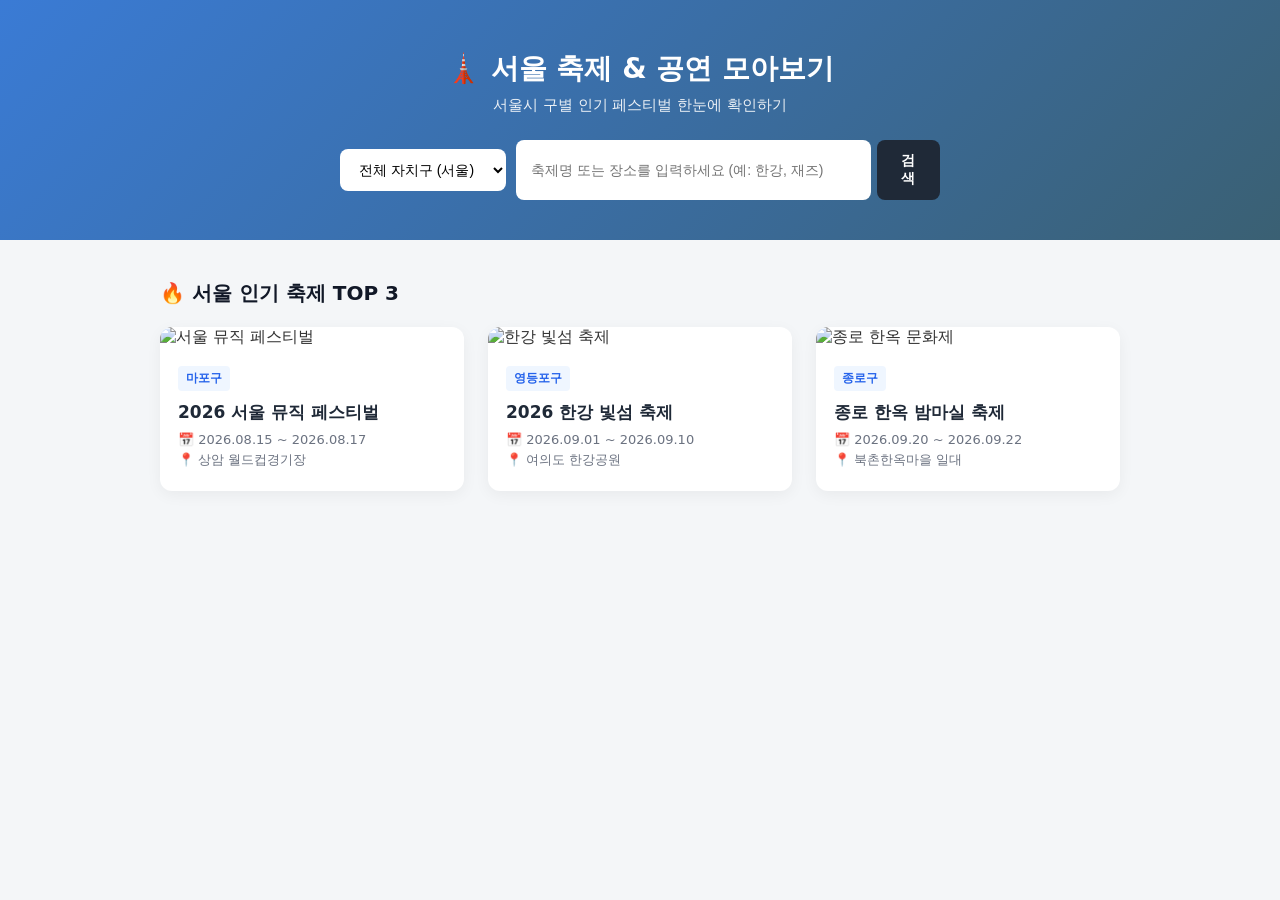
==== frontend/index.html @ 212a5988 "style: 폴더 구조 정돈 및 파일 복구 완료" ====
<!doctype html>
<html lang="ko">
  <head>
    <meta charset="UTF-8" />
    <meta name="viewport" content="width=device-width, initial-scale=1.0" />
    <title>서울 페스티벌 지도 - Project Festival</title>
    <link rel="stylesheet" href="css/style.css" />
  </head>
  <body>
    <header class="header">
      <h1>🗼 서울 축제 & 공연 모아보기</h1>
      <p class="subtitle">서울시 구별 인기 페스티벌 한눈에 확인하기</p>

      <div class="filter-box">
        <select id="gu-select">
          <option value="">전체 자치구 (서울)</option>
          <option value="jongno">종로구</option>
          <option value="mapo">마포구</option>
          <option value="gangnam">강남구</option>
          <option value="songpa">송파구</option>
          <option value="yongsan">용산구</option>
        </select>

        <div class="search-box">
          <input
            type="text"
            placeholder="축제명 또는 장소를 입력하세요 (예: 한강, 재즈)"
          />
          <button type="button">검색</button>
        </div>
      </div>
    </header>

    <main class="container">
      <h2>🔥 서울 인기 축제 TOP 3</h2>

      <div class="card-grid">
        <article class="card">
          <div class="card-image">
            <img
              src="https://via.placeholder.com/300x200?text=Seoul+Music+Festival"
              alt="서울 뮤직 페스티벌"
            />
          </div>
          <div class="card-content">
            <span class="badge">마포구</span>
            <h3>2026 서울 뮤직 페스티벌</h3>
            <p class="date">📅 2026.08.15 ~ 2026.08.17</p>
            <p class="location">📍 상암 월드컵경기장</p>
          </div>
        </article>

        <article class="card">
          <div class="card-image">
            <img
              src="https://via.placeholder.com/300x200?text=Hangang+Festival"
              alt="한강 빛섬 축제"
            />
          </div>
          <div class="card-content">
            <span class="badge">영등포구</span>
            <h3>2026 한강 빛섬 축제</h3>
            <p class="date">📅 2026.09.01 ~ 2026.09.10</p>
            <p class="location">📍 여의도 한강공원</p>
          </div>
        </article>

        <article class="card">
          <div class="card-image">
            <img
              src="https://via.placeholder.com/300x200?text=Jongno+Culture+Fest"
              alt="종로 한옥 문화제"
            />
          </div>
          <div class="card-content">
            <span class="badge">종로구</span>
            <h3>종로 한옥 밤마실 축제</h3>
            <p class="date">📅 2026.09.20 ~ 2026.09.22</p>
            <p class="location">📍 북촌한옥마을 일대</p>
          </div>
        </article>
      </div>
    </main>

    <script src="js/main.js"></script>
  </body>
</html>
---- frontend/css/style.css ----
/* 기본 초기화 */
* {
  margin: 0;
  padding: 0;
  box-sizing: border-box;
}

body {
  font-family:
    "Pretendard",
    -apple-system,
    BlinkMacSystemFont,
    system-ui,
    Roboto,
    sans-serif;
  background-color: #f4f6f8;
  color: #333;
}

/* 상단 헤더 영역 */
.header {
  background: linear-gradient(135deg, #3a7bd5, #3a6073);
  color: white;
  text-align: center;
  padding: 50px 20px 40px;
}

.header h1 {
  font-size: 28px;
  margin-bottom: 8px;
}

.subtitle {
  font-size: 15px;
  opacity: 0.9;
  margin-bottom: 25px;
}

/* 필터 및 검색 레이아웃 */
.filter-box {
  display: flex;
  justify-content: center;
  align-items: center;
  gap: 10px;
  max-width: 600px;
  margin: 0 auto;
  flex-wrap: wrap;
}

.filter-box select {
  padding: 12px 15px;
  border: none;
  border-radius: 8px;
  font-size: 14px;
  background-color: white;
  outline: none;
  cursor: pointer;
}

.search-box {
  display: flex;
  flex: 1;
  min-width: 280px;
  gap: 6px;
}

.search-box input {
  width: 100%;
  padding: 12px 15px;
  border: none;
  border-radius: 8px;
  font-size: 14px;
  outline: none;
}

.search-box button {
  padding: 12px 20px;
  background-color: #1f2937;
  color: white;
  border: none;
  border-radius: 8px;
  cursor: pointer;
  font-size: 14px;
  font-weight: bold;
}

/* 본문 카드리스트 레이아웃 */
.container {
  max-width: 1000px;
  margin: 40px auto;
  padding: 0 20px;
}

.container h2 {
  font-size: 20px;
  margin-bottom: 20px;
  color: #111827;
}

.card-grid {
  display: grid;
  grid-template-columns: repeat(auto-fill, minmax(280px, 1fr));
  gap: 24px;
}

.card {
  background: white;
  border-radius: 12px;
  overflow: hidden;
  box-shadow: 0 4px 15px rgba(0, 0, 0, 0.05);
  transition:
    transform 0.2s ease,
    box-shadow 0.2s ease;
}

.card:hover {
  transform: translateY(-4px);
  box-shadow: 0 8px 20px rgba(0, 0, 0, 0.1);
}

.card-image img {
  width: 100%;
  height: 180px;
  object-fit: cover;
}

.card-content {
  padding: 18px;
}

.badge {
  display: inline-block;
  background-color: #eff6ff;
  color: #2563eb;
  padding: 4px 8px;
  border-radius: 4px;
  font-size: 12px;
  font-weight: 600;
  margin-bottom: 10px;
}

.card-content h3 {
  font-size: 17px;
  margin-bottom: 8px;
  color: #1f2937;
}

.date,
.location {
  font-size: 13px;
  color: #6b7280;
  margin-bottom: 4px;
}
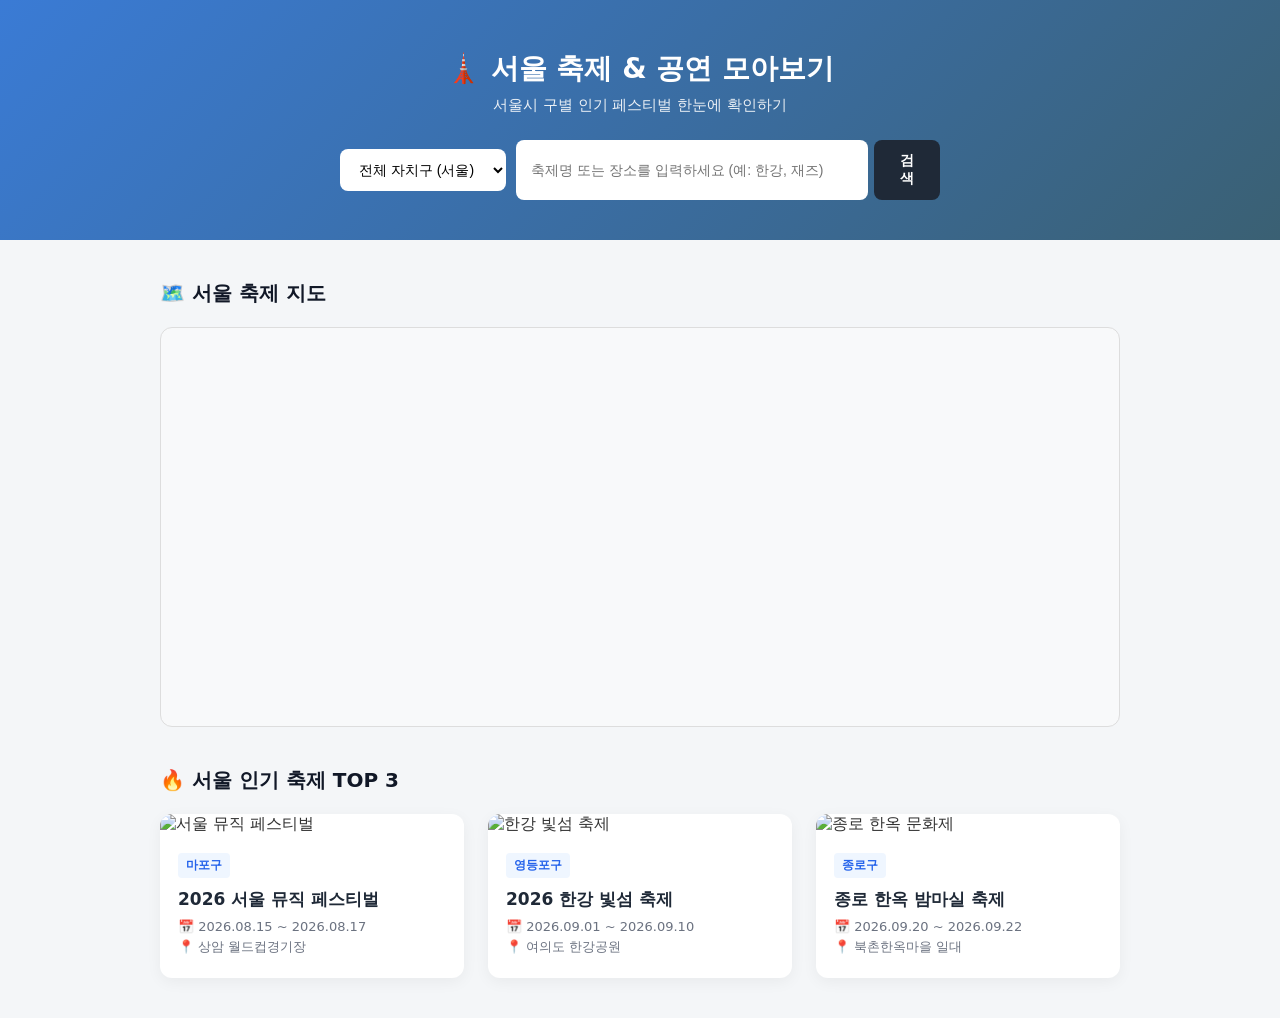
==== commit 64faccef: "feat: 카카오 지도 API 연동 및 활성화 완료" ====
--- a/frontend/index.html
+++ b/frontend/index.html
@@ -26,19 +26,33 @@
             type="text"
             placeholder="축제명 또는 장소를 입력하세요 (예: 한강, 재즈)"
           />
-          <button type="button">검색</button>
+          <button type="button">검 색</button>
         </div>
       </div>
     </header>
 
     <main class="container">
+      <section class="map-section" style="margin-bottom: 40px">
+        <h2>🗺️ 서울 축제 지도</h2>
+        <div
+          id="map"
+          style="
+            width: 100%;
+            height: 400px;
+            border-radius: 12px;
+            border: 1px solid #ddd;
+            background-color: #f8f9fa;
+          "
+        ></div>
+      </section>
+
       <h2>🔥 서울 인기 축제 TOP 3</h2>
 
       <div class="card-grid">
         <article class="card">
           <div class="card-image">
             <img
-              src="https://via.placeholder.com/300x200?text=Seoul+Music+Festival"
+              src="https://images.unsplash.com/photo-1470225620780-dba8ba36b745?w=500&q=80"
               alt="서울 뮤직 페스티벌"
             />
           </div>
@@ -53,7 +67,7 @@
         <article class="card">
           <div class="card-image">
             <img
-              src="https://via.placeholder.com/300x200?text=Hangang+Festival"
+              src="https://images.unsplash.com/photo-1514525253161-7a46d19cd819?w=500&q=80"
               alt="한강 빛섬 축제"
             />
           </div>
@@ -68,7 +82,7 @@
         <article class="card">
           <div class="card-image">
             <img
-              src="https://via.placeholder.com/300x200?text=Jongno+Culture+Fest"
+              src="https://images.unsplash.com/photo-1533174072545-7a4b6ad7a6c3?w=500&q=80"
               alt="종로 한옥 문화제"
             />
           </div>
@@ -82,6 +96,11 @@
       </div>
     </main>
 
+    <script
+      type="text/javascript"
+      src="//dapi.kakao.com/v2/maps/sdk.js?appkey=184f0ae3bb35a00493c12bac27b6c3ac&autoload=false"
+    ></script>
+
     <script src="js/main.js"></script>
   </body>
 </html>
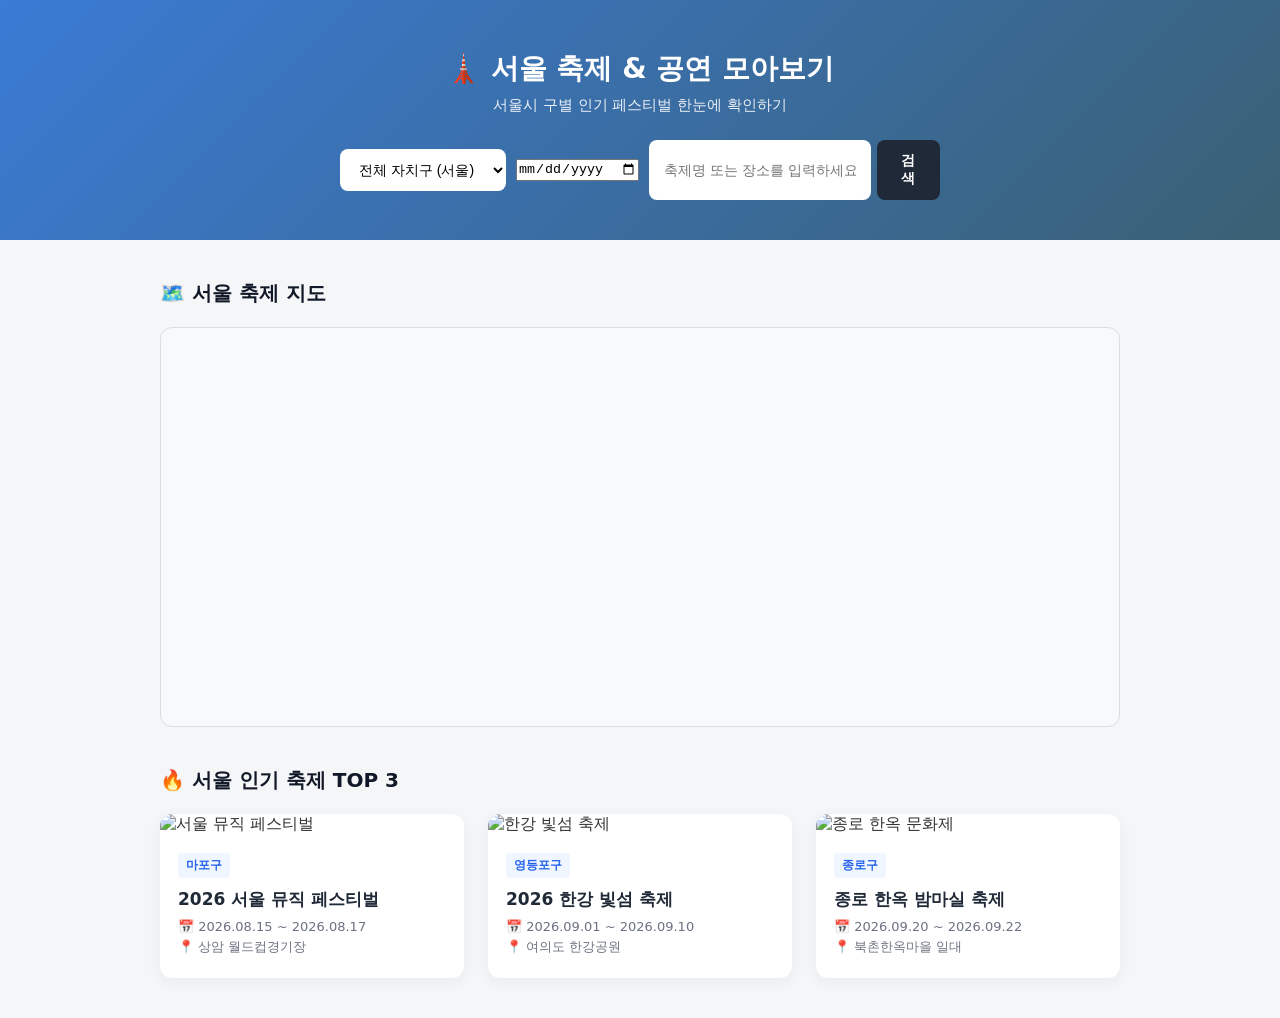
==== commit 13ea71c6: "feat: 7주차 자치구 및 키워드 검색/필터링 기능 구현 완료" ====
--- a/frontend/index.html
+++ b/frontend/index.html
@@ -12,21 +12,25 @@
       <p class="subtitle">서울시 구별 인기 페스티벌 한눈에 확인하기</p>
 
       <div class="filter-box">
-        <select id="gu-select">
+        <select id="district-select">
           <option value="">전체 자치구 (서울)</option>
-          <option value="jongno">종로구</option>
-          <option value="mapo">마포구</option>
-          <option value="gangnam">강남구</option>
-          <option value="songpa">송파구</option>
-          <option value="yongsan">용산구</option>
+          <option value="종로구">종로구</option>
+          <option value="마포구">마포구</option>
+          <option value="강남구">강남구</option>
+          <option value="송파구">송파구</option>
+          <option value="용산구">용산구</option>
+          <option value="영등포구">영등포구</option>
         </select>
+
+        <input type="date" id="date-select" />
 
         <div class="search-box">
           <input
             type="text"
-            placeholder="축제명 또는 장소를 입력하세요 (예: 한강, 재즈)"
+            id="search-input"
+            placeholder="축제명 또는 장소를 입력하세요"
           />
-          <button type="button">검 색</button>
+          <button id="search-btn">검 색</button>
         </div>
       </div>
     </header>
